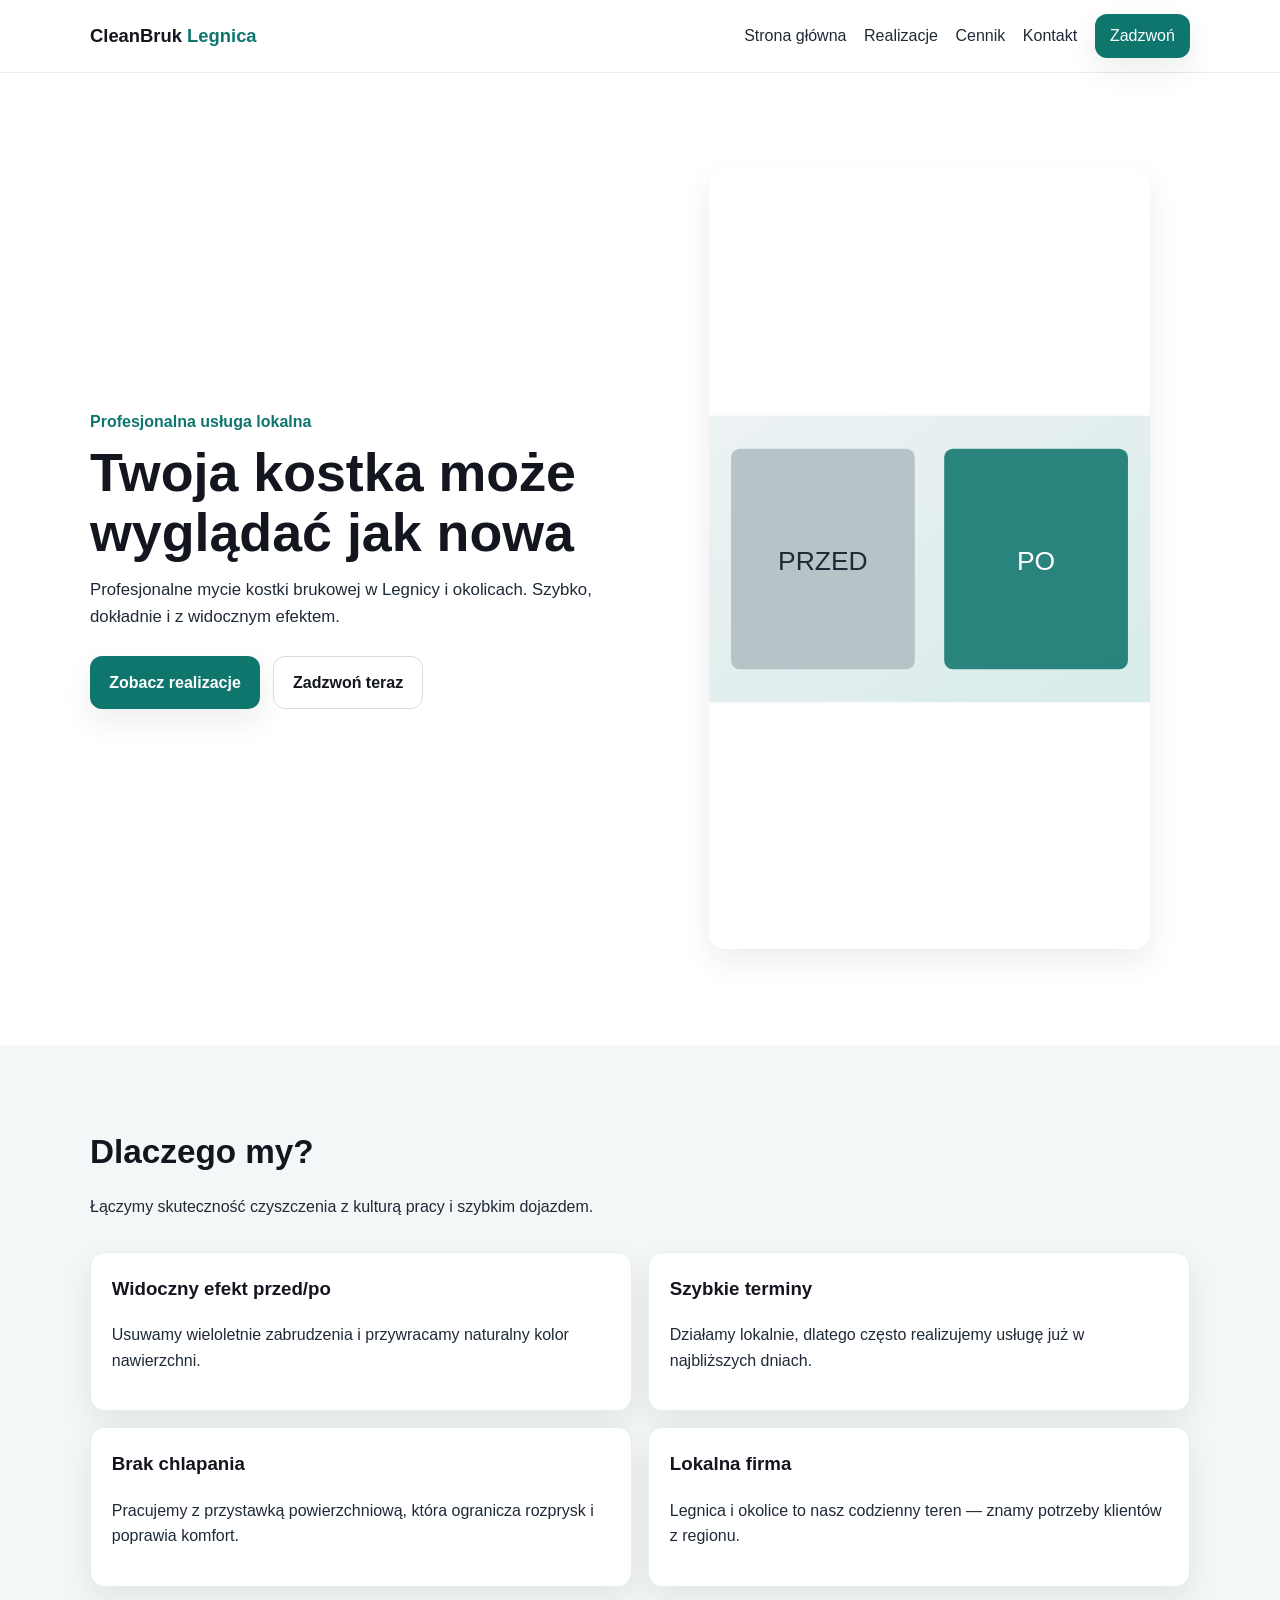
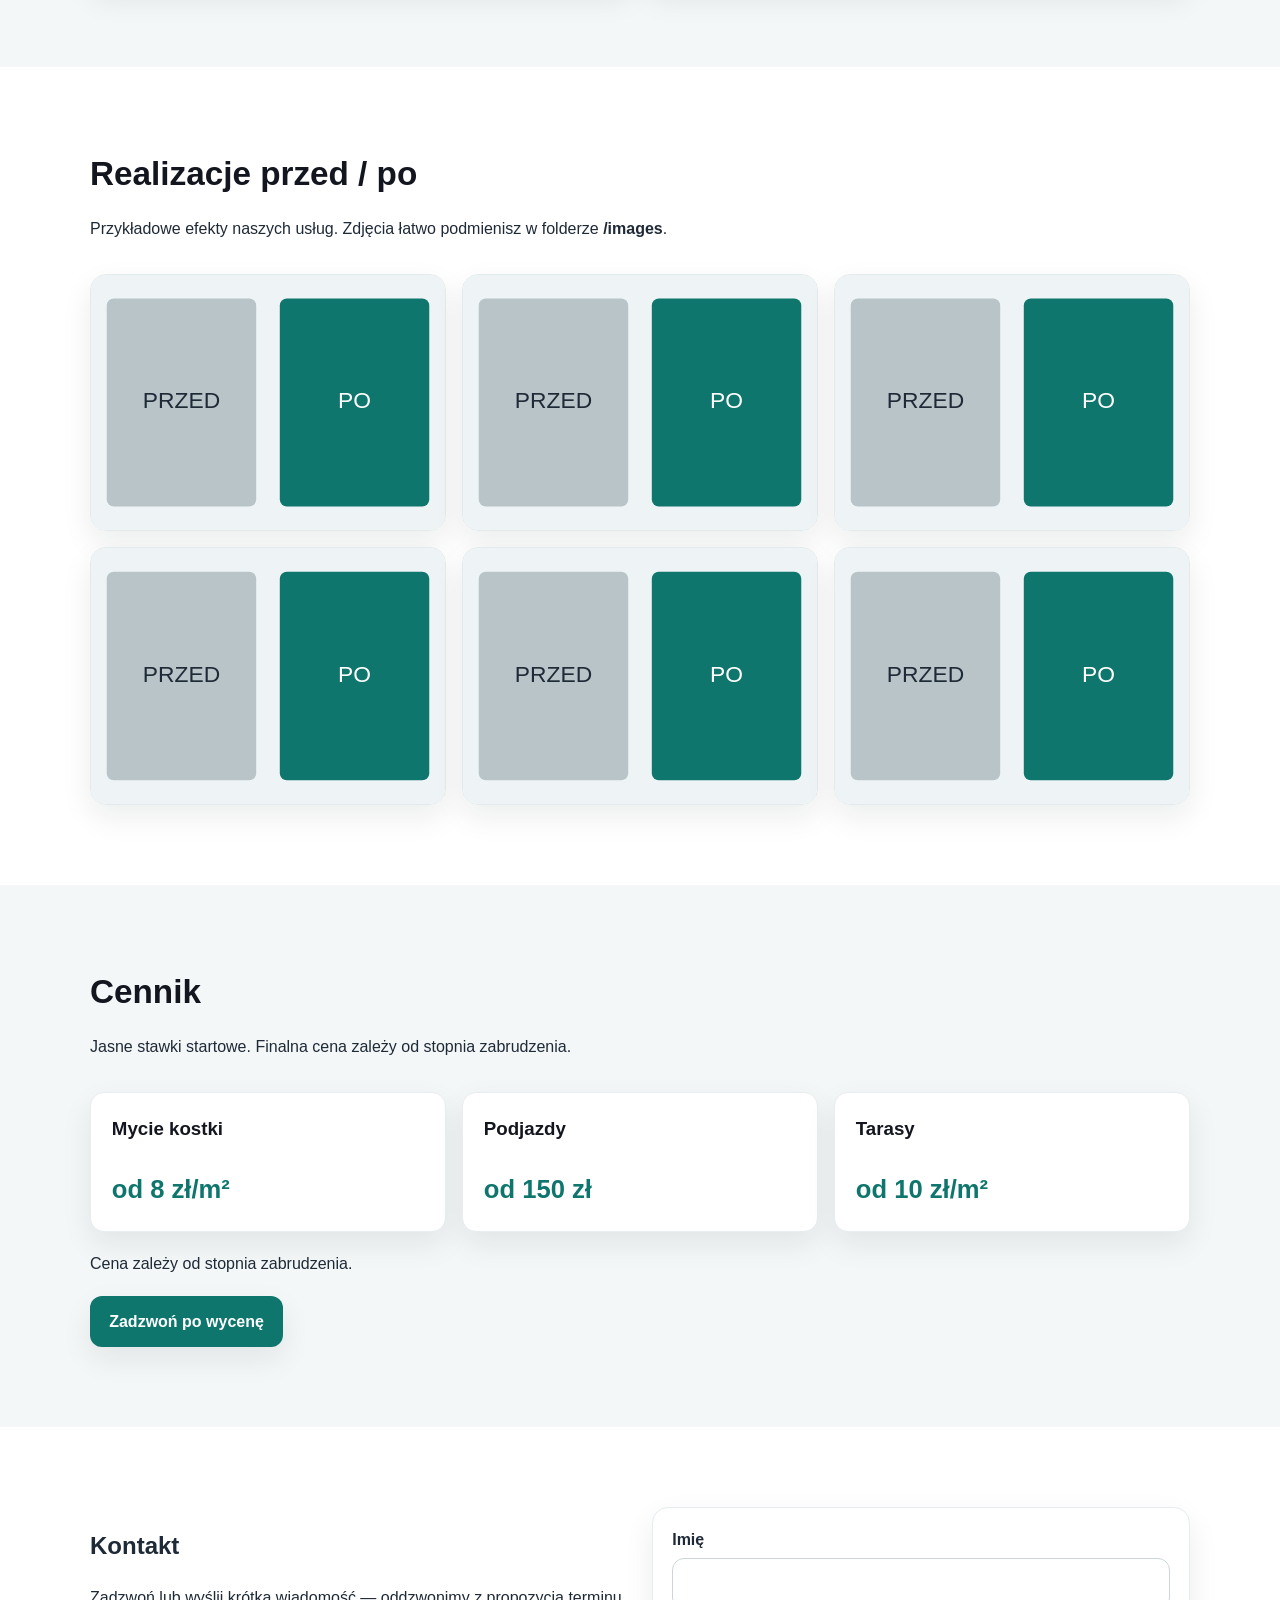
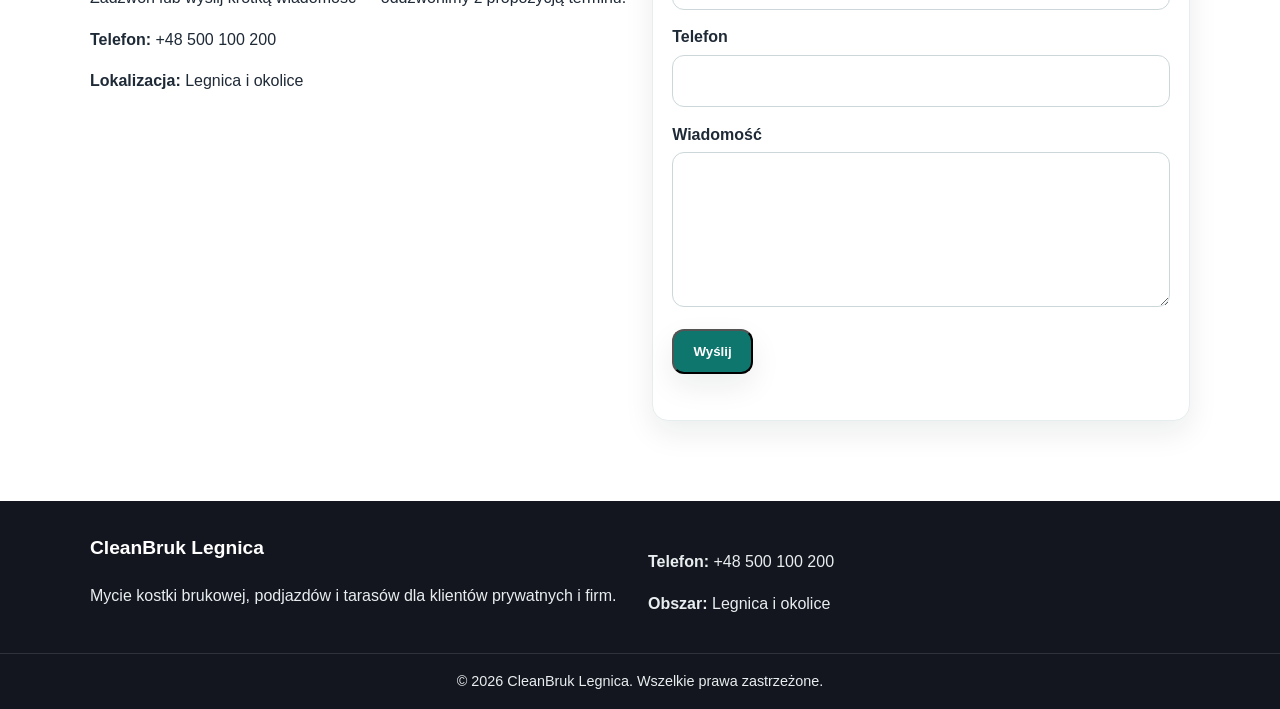
==== index.html @ 377183bc "Create modern one-page site for paving cleaning business" ====
<!doctype html>
<html lang="pl">
  <head>
    <meta charset="UTF-8" />
    <meta name="viewport" content="width=device-width, initial-scale=1.0" />
    <title>CleanBruk Legnica | Mycie kostki brukowej, podjazdów i tarasów</title>
    <meta
      name="description"
      content="Profesjonalne mycie kostki brukowej, podjazdów i tarasów w Legnicy i okolicach. Zobacz realizacje przed/po i zamów szybką wycenę telefoniczną."
    />
    <meta
      name="keywords"
      content="mycie kostki brukowej Legnica, czyszczenie podjazdów, mycie tarasów, usługi czyszczenia ciśnieniowego"
    />
    <meta name="author" content="CleanBruk Legnica" />
    <meta property="og:title" content="CleanBruk Legnica | Twoja kostka może wyglądać jak nowa" />
    <meta
      property="og:description"
      content="Nowoczesne mycie kostki brukowej, podjazdów i tarasów. Sprawdź efekty przed/po i skontaktuj się szybko."
    />
    <meta property="og:type" content="website" />
    <meta property="og:image" content="images/hero-before-after.svg" />
    <meta property="og:locale" content="pl_PL" />
    <link rel="stylesheet" href="style.css" />
  </head>
  <body>
    <!--
      KONFIGURACJA TEKSTÓW I TELEFONU:
      - zmień nazwę firmy i numer telefonu poniżej
      - sekcje są opisane komentarzami, aby łatwo było je edytować
    -->

    <header class="site-header" id="top">
      <nav class="container navbar" aria-label="Główna nawigacja">
        <a class="logo" href="#top" aria-label="Przejdź do góry strony">CleanBruk <span>Legnica</span></a>

        <button class="menu-toggle" aria-expanded="false" aria-controls="site-menu" aria-label="Otwórz menu">
          <span></span>
          <span></span>
          <span></span>
        </button>

        <div class="nav-links" id="site-menu">
          <a href="#home">Strona główna</a>
          <a href="#realizacje">Realizacje</a>
          <a href="#cennik">Cennik</a>
          <a href="#kontakt">Kontakt</a>
          <a class="btn btn-primary btn-small" href="tel:+48500100200">Zadzwoń</a>
        </div>
      </nav>
    </header>

    <main>
      <!-- HERO SECTION -->
      <section class="hero container section" id="home">
        <div class="hero-content fade-in">
          <p class="eyebrow">Profesjonalna usługa lokalna</p>
          <h1>Twoja kostka może wyglądać jak nowa</h1>
          <p class="subtitle">
            Profesjonalne mycie kostki brukowej w Legnicy i okolicach. Szybko, dokładnie i z widocznym efektem.
          </p>
          <div class="hero-actions">
            <a class="btn btn-primary" href="#realizacje">Zobacz realizacje</a>
            <a class="btn btn-outline" href="tel:+48500100200">Zadzwoń teraz</a>
          </div>
        </div>

        <figure class="hero-image fade-in">
          <!-- Podmień obraz hero: images/hero-before-after.svg -->
          <img
            src="images/hero-before-after.svg"
            alt="Porównanie kostki brukowej przed i po profesjonalnym myciu"
            width="1200"
            height="780"
            loading="eager"
            decoding="async"
          />
        </figure>
      </section>

      <!-- DLACZEGO MY -->
      <section class="section section-muted">
        <div class="container">
          <div class="section-head fade-in">
            <h2>Dlaczego my?</h2>
            <p>Łączymy skuteczność czyszczenia z kulturą pracy i szybkim dojazdem.</p>
          </div>
          <div class="features-grid">
            <article class="card fade-in">
              <h3>Widoczny efekt przed/po</h3>
              <p>Usuwamy wieloletnie zabrudzenia i przywracamy naturalny kolor nawierzchni.</p>
            </article>
            <article class="card fade-in">
              <h3>Szybkie terminy</h3>
              <p>Działamy lokalnie, dlatego często realizujemy usługę już w najbliższych dniach.</p>
            </article>
            <article class="card fade-in">
              <h3>Brak chlapania</h3>
              <p>Pracujemy z przystawką powierzchniową, która ogranicza rozprysk i poprawia komfort.</p>
            </article>
            <article class="card fade-in">
              <h3>Lokalna firma</h3>
              <p>Legnica i okolice to nasz codzienny teren — znamy potrzeby klientów z regionu.</p>
            </article>
          </div>
        </div>
      </section>

      <!-- REALIZACJE -->
      <section class="section" id="realizacje">
        <div class="container">
          <div class="section-head fade-in">
            <h2>Realizacje przed / po</h2>
            <p>Przykładowe efekty naszych usług. Zdjęcia łatwo podmienisz w folderze <strong>/images</strong>.</p>
          </div>

          <div class="portfolio-grid">
            <!-- Podmień pliki realizacji w /images/realizacja-*.svg lub jpg/png/webp -->
            <figure class="portfolio-item fade-in">
              <img src="images/realizacja-1.svg" alt="Kostka brukowa przed i po myciu - realizacja 1" loading="lazy" width="900" height="650" />
            </figure>
            <figure class="portfolio-item fade-in">
              <img src="images/realizacja-2.svg" alt="Podjazd przed i po myciu ciśnieniowym - realizacja 2" loading="lazy" width="900" height="650" />
            </figure>
            <figure class="portfolio-item fade-in">
              <img src="images/realizacja-3.svg" alt="Taras przed i po czyszczeniu - realizacja 3" loading="lazy" width="900" height="650" />
            </figure>
            <figure class="portfolio-item fade-in">
              <img src="images/realizacja-4.svg" alt="Kostka brukowa po usunięciu osadów - realizacja 4" loading="lazy" width="900" height="650" />
            </figure>
            <figure class="portfolio-item fade-in">
              <img src="images/realizacja-5.svg" alt="Mycie podjazdu przy domu - realizacja 5" loading="lazy" width="900" height="650" />
            </figure>
            <figure class="portfolio-item fade-in">
              <img src="images/realizacja-6.svg" alt="Taras po odświeżeniu powierzchni - realizacja 6" loading="lazy" width="900" height="650" />
            </figure>
          </div>
        </div>
      </section>

      <!-- CENNIK -->
      <section class="section section-muted" id="cennik">
        <div class="container">
          <div class="section-head fade-in">
            <h2>Cennik</h2>
            <p>Jasne stawki startowe. Finalna cena zależy od stopnia zabrudzenia.</p>
          </div>

          <div class="pricing-grid">
            <article class="price-card fade-in">
              <h3>Mycie kostki</h3>
              <p class="price">od 8 zł/m²</p>
            </article>
            <article class="price-card fade-in">
              <h3>Podjazdy</h3>
              <p class="price">od 150 zł</p>
            </article>
            <article class="price-card fade-in">
              <h3>Tarasy</h3>
              <p class="price">od 10 zł/m²</p>
            </article>
          </div>

          <p class="pricing-note fade-in">Cena zależy od stopnia zabrudzenia.</p>
          <a class="btn btn-primary fade-in" href="tel:+48500100200">Zadzwoń po wycenę</a>
        </div>
      </section>

      <!-- KONTAKT -->
      <section class="section" id="kontakt">
        <div class="container contact-wrap">
          <div class="contact-details fade-in">
            <h2>Kontakt</h2>
            <p>Zadzwoń lub wyślij krótką wiadomość — oddzwonimy z propozycją terminu.</p>
            <p><strong>Telefon:</strong> <a href="tel:+48500100200">+48 500 100 200</a></p>
            <p><strong>Lokalizacja:</strong> Legnica i okolice</p>
          </div>

          <form class="contact-form fade-in" id="contact-form" novalidate>
            <label for="name">Imię</label>
            <input id="name" name="name" type="text" autocomplete="name" required />

            <label for="phone">Telefon</label>
            <input id="phone" name="phone" type="tel" autocomplete="tel" required />

            <label for="message">Wiadomość</label>
            <textarea id="message" name="message" rows="5" required></textarea>

            <button class="btn btn-primary" type="submit">Wyślij</button>
            <p class="form-note" id="form-note" aria-live="polite"></p>
          </form>
        </div>
      </section>
    </main>

    <footer class="site-footer">
      <div class="container footer-grid">
        <div>
          <p class="footer-brand">CleanBruk Legnica</p>
          <p>Mycie kostki brukowej, podjazdów i tarasów dla klientów prywatnych i firm.</p>
        </div>
        <div>
          <p><strong>Telefon:</strong> <a href="tel:+48500100200">+48 500 100 200</a></p>
          <p><strong>Obszar:</strong> Legnica i okolice</p>
        </div>
      </div>
      <p class="copyright">© <span id="year"></span> CleanBruk Legnica. Wszelkie prawa zastrzeżone.</p>
    </footer>

    <script src="script.js"></script>
  </body>
</html>
---- style.css ----
/*
  =========================
  USTAWIENIA GŁÓWNE / KOLORY
  Zmień poniższe wartości, aby szybko zmodyfikować motyw
  =========================
*/
:root {
  --color-bg: #ffffff;
  --color-primary: #0f766e;
  --color-dark: #13161e;
  --color-muted: #f4f7f8;
  --color-text: #1f2a37;
  --color-shadow: 0 12px 30px rgba(19, 22, 30, 0.08);
  --radius: 14px;
  --container: 1100px;
}

* {
  box-sizing: border-box;
}

html {
  scroll-behavior: smooth;
}

body {
  margin: 0;
  font-family: "Inter", "Segoe UI", Roboto, Arial, sans-serif;
  color: var(--color-text);
  background: var(--color-bg);
  line-height: 1.6;
}

img {
  max-width: 100%;
  display: block;
}

a {
  color: inherit;
  text-decoration: none;
}

.container {
  width: min(var(--container), 92vw);
  margin-inline: auto;
}

.section {
  padding: 5rem 0;
}

.section-muted {
  background: var(--color-muted);
}

.section-head {
  max-width: 700px;
  margin-bottom: 2rem;
}

.section-head h2 {
  margin: 0 0 0.6rem;
  font-size: clamp(1.6rem, 2.6vw, 2.2rem);
  color: var(--color-dark);
}

/* NAVBAR */
.site-header {
  position: sticky;
  top: 0;
  z-index: 20;
  background: rgba(255, 255, 255, 0.92);
  backdrop-filter: blur(8px);
  border-bottom: 1px solid #e8edef;
}

.navbar {
  display: flex;
  align-items: center;
  justify-content: space-between;
  min-height: 72px;
  gap: 1rem;
}

.logo {
  font-weight: 700;
  font-size: 1.15rem;
  color: var(--color-dark);
}

.logo span {
  color: var(--color-primary);
}

.nav-links {
  display: flex;
  align-items: center;
  gap: 1.1rem;
}

.nav-links a {
  font-weight: 500;
}

.menu-toggle {
  display: none;
  width: 42px;
  height: 42px;
  border: 1px solid #dce4e6;
  border-radius: 10px;
  background: #fff;
  cursor: pointer;
  padding: 9px 8px;
}

.menu-toggle span {
  display: block;
  height: 2px;
  background: var(--color-dark);
  margin: 6px 0;
}

/* BUTTONS */
.btn {
  display: inline-flex;
  align-items: center;
  justify-content: center;
  border-radius: 12px;
  padding: 0.8rem 1.2rem;
  font-weight: 600;
  transition: transform 0.25s ease, box-shadow 0.25s ease, background 0.25s ease;
}

.btn:hover {
  transform: translateY(-2px);
}

.btn-primary {
  background: var(--color-primary);
  color: #fff;
  box-shadow: var(--color-shadow);
}

.btn-outline {
  border: 1px solid #d4dddf;
  color: var(--color-dark);
  background: #fff;
}

.btn-small {
  padding: 0.56rem 0.95rem;
}

/* HERO */
.hero {
  display: grid;
  gap: 2rem;
  align-items: center;
}

.hero .eyebrow {
  color: var(--color-primary);
  font-weight: 700;
  margin: 0;
}

.hero h1 {
  margin: 0.5rem 0 0.9rem;
  font-size: clamp(2rem, 4.2vw, 3.4rem);
  line-height: 1.12;
  color: var(--color-dark);
}

.subtitle {
  margin: 0;
  font-size: 1.05rem;
  max-width: 56ch;
}

.hero-actions {
  margin-top: 1.6rem;
  display: flex;
  flex-wrap: wrap;
  gap: 0.8rem;
}

.hero-image img {
  border-radius: 16px;
  box-shadow: var(--color-shadow);
}

/* KARTY */
.features-grid,
.pricing-grid {
  display: grid;
  gap: 1rem;
}

.card,
.price-card {
  background: #fff;
  border-radius: var(--radius);
  padding: 1.3rem;
  border: 1px solid #e8edef;
  box-shadow: var(--color-shadow);
}

.card h3,
.price-card h3 {
  margin-top: 0;
  color: var(--color-dark);
}

.price {
  font-size: 1.6rem;
  font-weight: 700;
  margin-bottom: 0;
  color: var(--color-primary);
}

.pricing-note {
  margin: 1.2rem 0 1.2rem;
}

/* REALIZACJE */
.portfolio-grid {
  display: grid;
  gap: 1rem;
}

.portfolio-item {
  margin: 0;
  overflow: hidden;
  border-radius: 16px;
  box-shadow: var(--color-shadow);
  border: 1px solid #e3eaec;
}

.portfolio-item img {
  width: 100%;
  height: 100%;
  object-fit: cover;
  transition: transform 0.45s ease;
}

.portfolio-item:hover img {
  transform: scale(1.04);
}

/* KONTAKT */
.contact-wrap {
  display: grid;
  gap: 1.5rem;
}

.contact-form {
  background: #fff;
  border: 1px solid #e6edef;
  border-radius: 16px;
  padding: 1.2rem;
  box-shadow: var(--color-shadow);
}

.contact-form label {
  display: block;
  margin-bottom: 0.3rem;
  font-weight: 600;
}

.contact-form input,
.contact-form textarea {
  width: 100%;
  border: 1px solid #ccd7da;
  border-radius: 12px;
  padding: 0.78rem;
  margin-bottom: 0.9rem;
  font: inherit;
}

.form-note {
  margin: 0.5rem 0 0;
  color: var(--color-primary);
  font-weight: 500;
  min-height: 1.2em;
}

/* STOPKA */
.site-footer {
  background: var(--color-dark);
  color: #e8eef0;
  padding-top: 2rem;
}

.footer-grid {
  display: grid;
  gap: 1rem;
}

.footer-brand {
  margin-top: 0;
  font-size: 1.2rem;
  font-weight: 700;
  color: #fff;
}

.copyright {
  text-align: center;
  margin: 0;
  border-top: 1px solid rgba(255, 255, 255, 0.12);
  padding: 1rem 0;
  margin-top: 1.3rem;
  font-size: 0.9rem;
}

/* ANIMACJE */
.fade-in {
  opacity: 0;
  transform: translateY(14px);
  transition: opacity 0.6s ease, transform 0.6s ease;
}

.fade-in.is-visible {
  opacity: 1;
  transform: translateY(0);
}

/* RESPONSYWNOŚĆ */
@media (min-width: 720px) {
  .hero {
    grid-template-columns: 1.05fr 1fr;
  }

  .features-grid {
    grid-template-columns: repeat(2, 1fr);
  }

  .pricing-grid {
    grid-template-columns: repeat(3, 1fr);
  }

  .portfolio-grid {
    grid-template-columns: repeat(2, 1fr);
  }

  .contact-wrap,
  .footer-grid {
    grid-template-columns: 1fr 1fr;
    align-items: start;
  }
}

@media (min-width: 980px) {
  .portfolio-grid {
    grid-template-columns: repeat(3, 1fr);
  }
}

@media (max-width: 860px) {
  .menu-toggle {
    display: block;
  }

  .nav-links {
    position: absolute;
    top: 72px;
    left: 0;
    right: 0;
    background: #fff;
    border-bottom: 1px solid #e4edef;
    padding: 1rem 4vw 1.2rem;
    display: none;
    flex-direction: column;
    align-items: flex-start;
  }

  .nav-links.open {
    display: flex;
  }
}
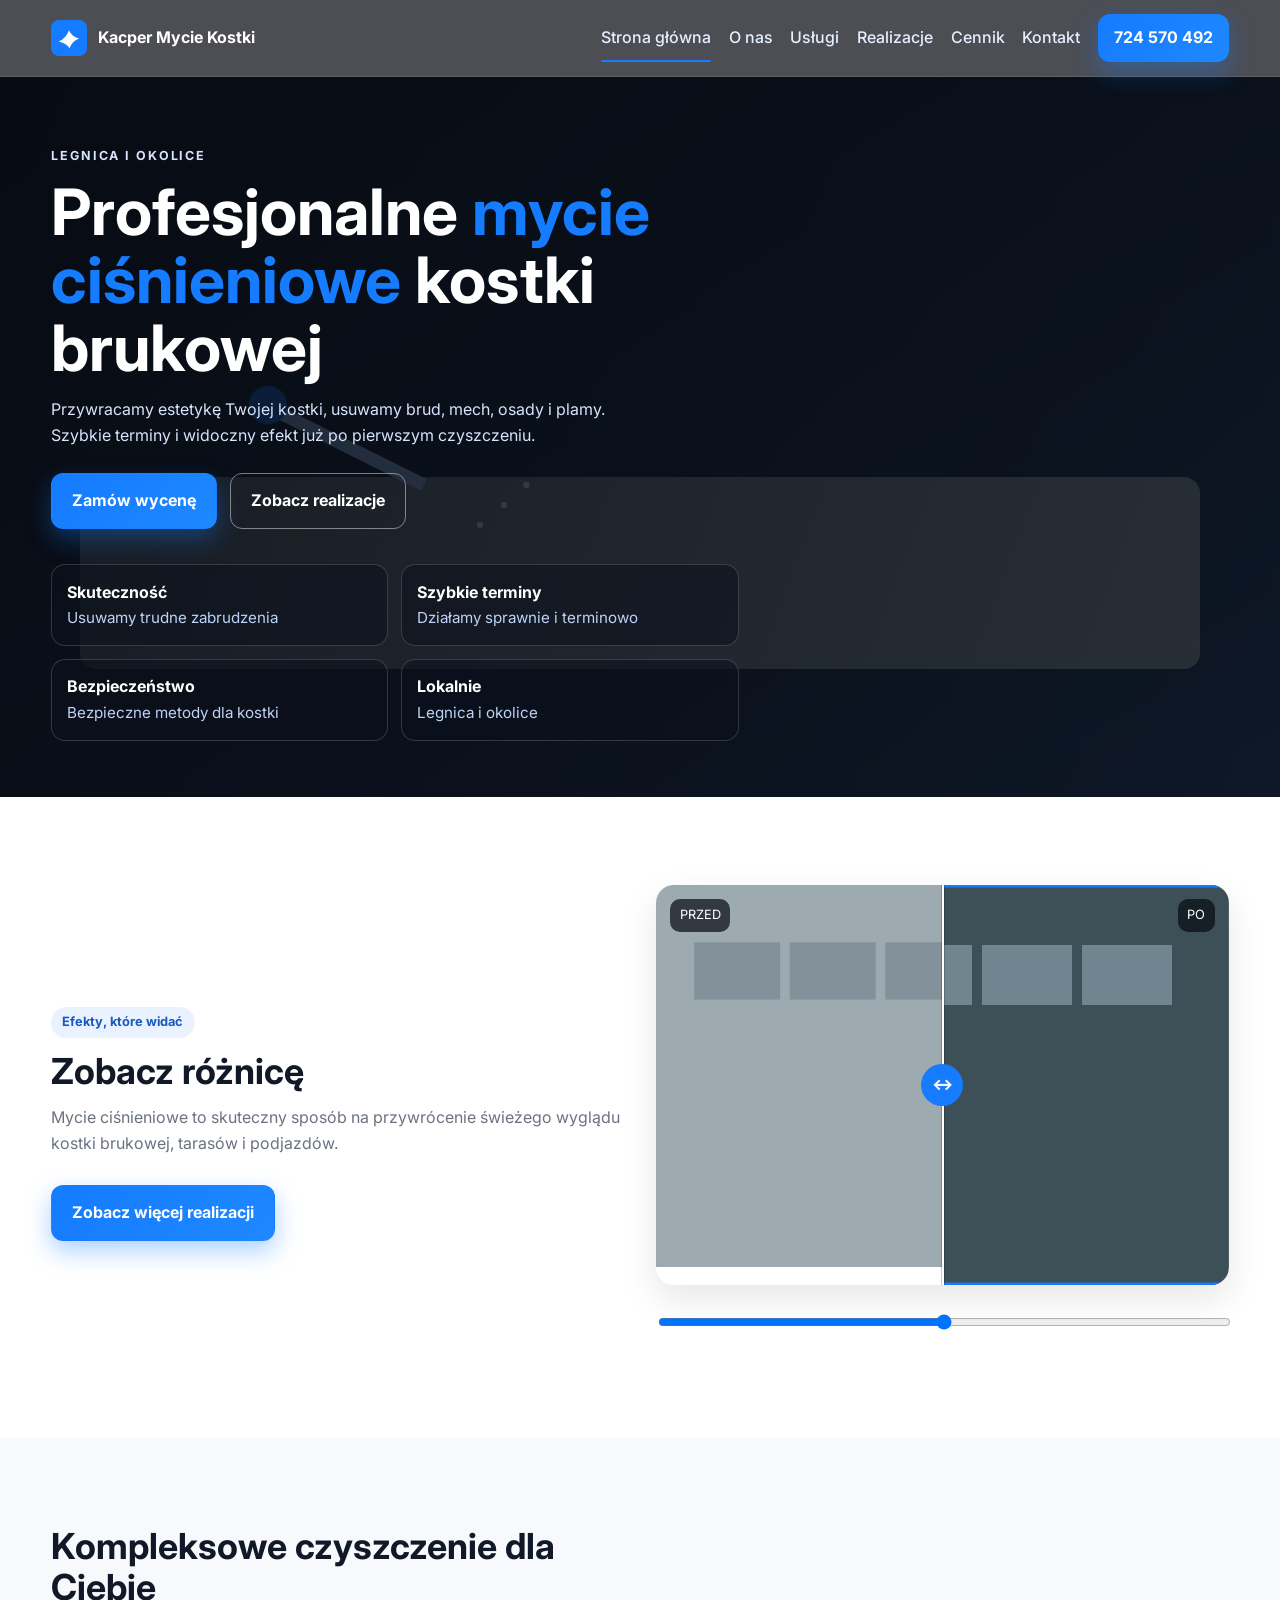
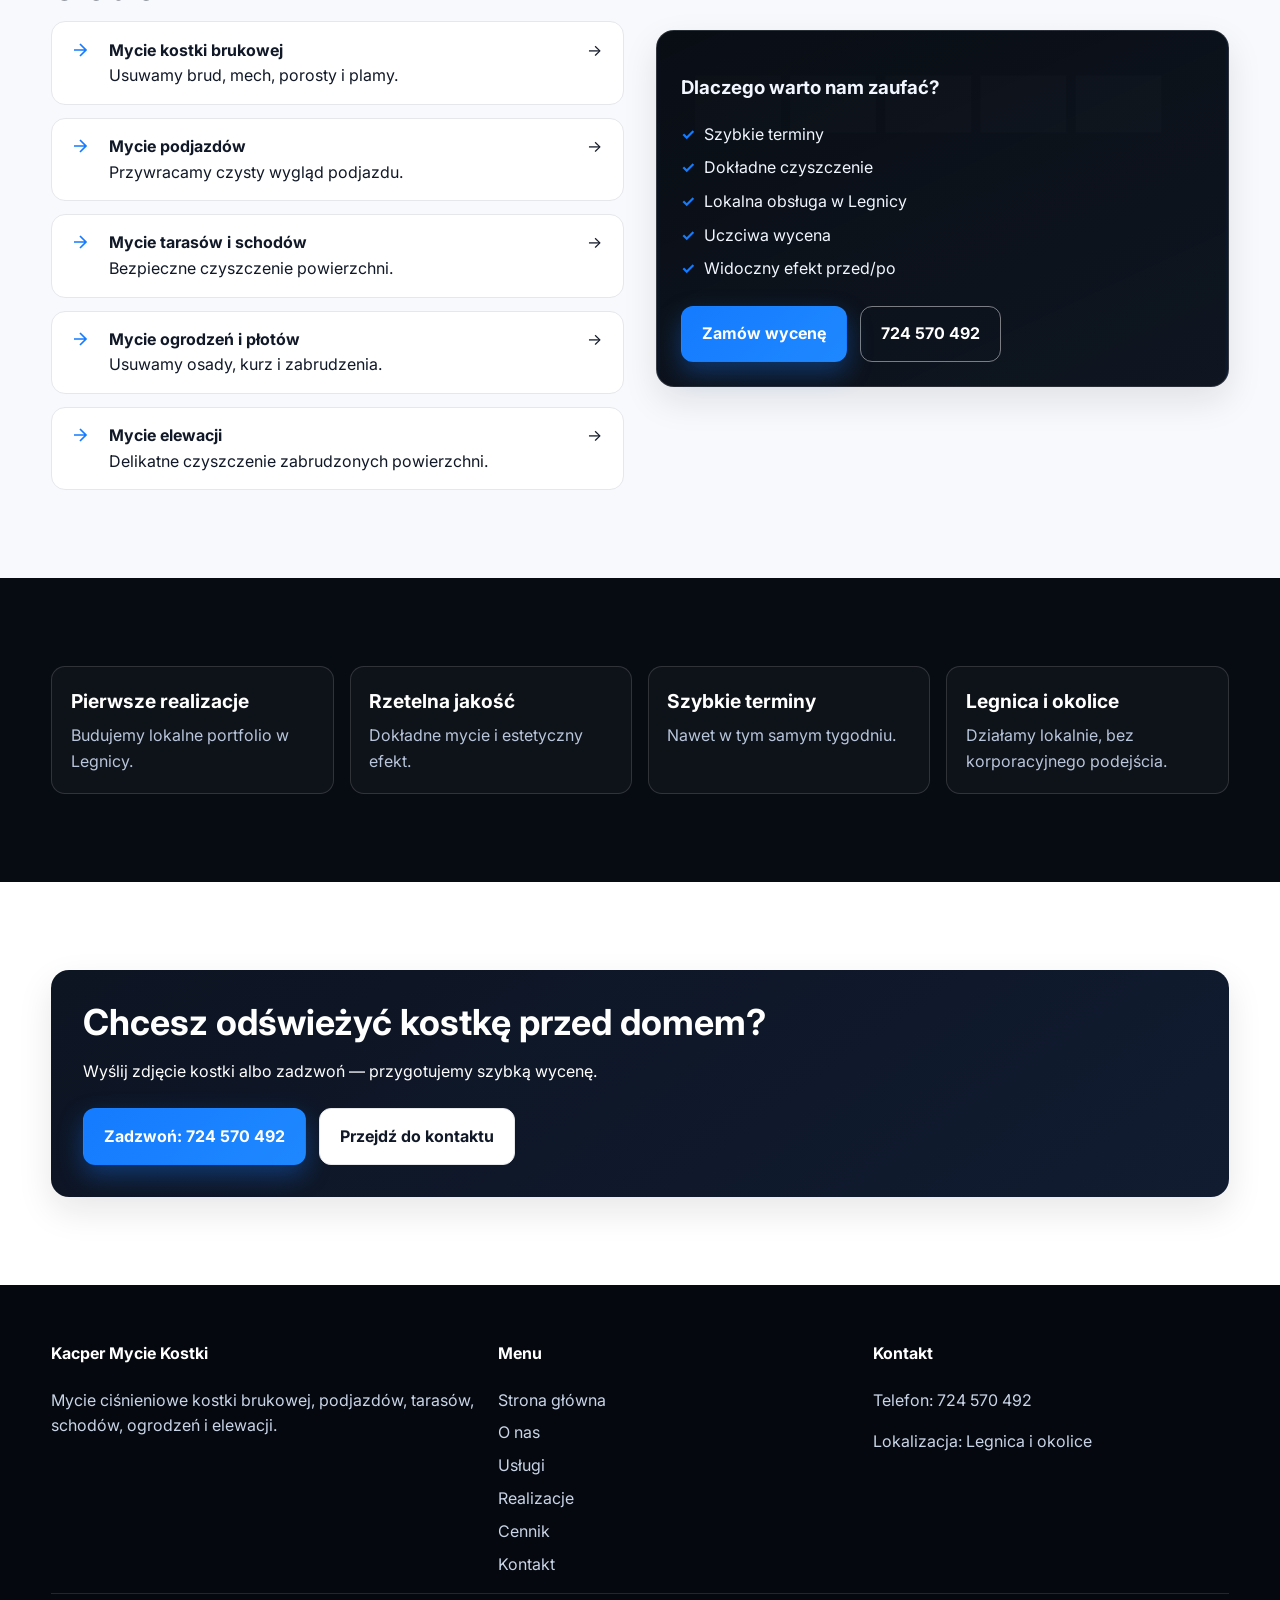
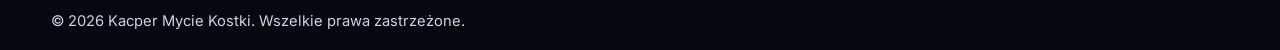
==== commit 78ae6e09: "Rebuild project into multi-page static site for Cloudflare Pages" ====
--- a/index.html
+++ b/index.html
@@ -1,212 +1,27 @@
 <!doctype html>
 <html lang="pl">
-  <head>
-    <meta charset="UTF-8" />
-    <meta name="viewport" content="width=device-width, initial-scale=1.0" />
-    <title>CleanBruk Legnica | Mycie kostki brukowej, podjazdów i tarasów</title>
-    <meta
-      name="description"
-      content="Profesjonalne mycie kostki brukowej, podjazdów i tarasów w Legnicy i okolicach. Zobacz realizacje przed/po i zamów szybką wycenę telefoniczną."
-    />
-    <meta
-      name="keywords"
-      content="mycie kostki brukowej Legnica, czyszczenie podjazdów, mycie tarasów, usługi czyszczenia ciśnieniowego"
-    />
-    <meta name="author" content="CleanBruk Legnica" />
-    <meta property="og:title" content="CleanBruk Legnica | Twoja kostka może wyglądać jak nowa" />
-    <meta
-      property="og:description"
-      content="Nowoczesne mycie kostki brukowej, podjazdów i tarasów. Sprawdź efekty przed/po i skontaktuj się szybko."
-    />
-    <meta property="og:type" content="website" />
-    <meta property="og:image" content="images/hero-before-after.svg" />
-    <meta property="og:locale" content="pl_PL" />
-    <link rel="stylesheet" href="style.css" />
-  </head>
-  <body>
-    <!--
-      KONFIGURACJA TEKSTÓW I TELEFONU:
-      - zmień nazwę firmy i numer telefonu poniżej
-      - sekcje są opisane komentarzami, aby łatwo było je edytować
-    -->
-
-    <header class="site-header" id="top">
-      <nav class="container navbar" aria-label="Główna nawigacja">
-        <a class="logo" href="#top" aria-label="Przejdź do góry strony">CleanBruk <span>Legnica</span></a>
-
-        <button class="menu-toggle" aria-expanded="false" aria-controls="site-menu" aria-label="Otwórz menu">
-          <span></span>
-          <span></span>
-          <span></span>
-        </button>
-
-        <div class="nav-links" id="site-menu">
-          <a href="#home">Strona główna</a>
-          <a href="#realizacje">Realizacje</a>
-          <a href="#cennik">Cennik</a>
-          <a href="#kontakt">Kontakt</a>
-          <a class="btn btn-primary btn-small" href="tel:+48500100200">Zadzwoń</a>
-        </div>
-      </nav>
-    </header>
-
-    <main>
-      <!-- HERO SECTION -->
-      <section class="hero container section" id="home">
-        <div class="hero-content fade-in">
-          <p class="eyebrow">Profesjonalna usługa lokalna</p>
-          <h1>Twoja kostka może wyglądać jak nowa</h1>
-          <p class="subtitle">
-            Profesjonalne mycie kostki brukowej w Legnicy i okolicach. Szybko, dokładnie i z widocznym efektem.
-          </p>
-          <div class="hero-actions">
-            <a class="btn btn-primary" href="#realizacje">Zobacz realizacje</a>
-            <a class="btn btn-outline" href="tel:+48500100200">Zadzwoń teraz</a>
-          </div>
-        </div>
-
-        <figure class="hero-image fade-in">
-          <!-- Podmień obraz hero: images/hero-before-after.svg -->
-          <img
-            src="images/hero-before-after.svg"
-            alt="Porównanie kostki brukowej przed i po profesjonalnym myciu"
-            width="1200"
-            height="780"
-            loading="eager"
-            decoding="async"
-          />
-        </figure>
-      </section>
-
-      <!-- DLACZEGO MY -->
-      <section class="section section-muted">
-        <div class="container">
-          <div class="section-head fade-in">
-            <h2>Dlaczego my?</h2>
-            <p>Łączymy skuteczność czyszczenia z kulturą pracy i szybkim dojazdem.</p>
-          </div>
-          <div class="features-grid">
-            <article class="card fade-in">
-              <h3>Widoczny efekt przed/po</h3>
-              <p>Usuwamy wieloletnie zabrudzenia i przywracamy naturalny kolor nawierzchni.</p>
-            </article>
-            <article class="card fade-in">
-              <h3>Szybkie terminy</h3>
-              <p>Działamy lokalnie, dlatego często realizujemy usługę już w najbliższych dniach.</p>
-            </article>
-            <article class="card fade-in">
-              <h3>Brak chlapania</h3>
-              <p>Pracujemy z przystawką powierzchniową, która ogranicza rozprysk i poprawia komfort.</p>
-            </article>
-            <article class="card fade-in">
-              <h3>Lokalna firma</h3>
-              <p>Legnica i okolice to nasz codzienny teren — znamy potrzeby klientów z regionu.</p>
-            </article>
-          </div>
-        </div>
-      </section>
-
-      <!-- REALIZACJE -->
-      <section class="section" id="realizacje">
-        <div class="container">
-          <div class="section-head fade-in">
-            <h2>Realizacje przed / po</h2>
-            <p>Przykładowe efekty naszych usług. Zdjęcia łatwo podmienisz w folderze <strong>/images</strong>.</p>
-          </div>
-
-          <div class="portfolio-grid">
-            <!-- Podmień pliki realizacji w /images/realizacja-*.svg lub jpg/png/webp -->
-            <figure class="portfolio-item fade-in">
-              <img src="images/realizacja-1.svg" alt="Kostka brukowa przed i po myciu - realizacja 1" loading="lazy" width="900" height="650" />
-            </figure>
-            <figure class="portfolio-item fade-in">
-              <img src="images/realizacja-2.svg" alt="Podjazd przed i po myciu ciśnieniowym - realizacja 2" loading="lazy" width="900" height="650" />
-            </figure>
-            <figure class="portfolio-item fade-in">
-              <img src="images/realizacja-3.svg" alt="Taras przed i po czyszczeniu - realizacja 3" loading="lazy" width="900" height="650" />
-            </figure>
-            <figure class="portfolio-item fade-in">
-              <img src="images/realizacja-4.svg" alt="Kostka brukowa po usunięciu osadów - realizacja 4" loading="lazy" width="900" height="650" />
-            </figure>
-            <figure class="portfolio-item fade-in">
-              <img src="images/realizacja-5.svg" alt="Mycie podjazdu przy domu - realizacja 5" loading="lazy" width="900" height="650" />
-            </figure>
-            <figure class="portfolio-item fade-in">
-              <img src="images/realizacja-6.svg" alt="Taras po odświeżeniu powierzchni - realizacja 6" loading="lazy" width="900" height="650" />
-            </figure>
-          </div>
-        </div>
-      </section>
-
-      <!-- CENNIK -->
-      <section class="section section-muted" id="cennik">
-        <div class="container">
-          <div class="section-head fade-in">
-            <h2>Cennik</h2>
-            <p>Jasne stawki startowe. Finalna cena zależy od stopnia zabrudzenia.</p>
-          </div>
-
-          <div class="pricing-grid">
-            <article class="price-card fade-in">
-              <h3>Mycie kostki</h3>
-              <p class="price">od 8 zł/m²</p>
-            </article>
-            <article class="price-card fade-in">
-              <h3>Podjazdy</h3>
-              <p class="price">od 150 zł</p>
-            </article>
-            <article class="price-card fade-in">
-              <h3>Tarasy</h3>
-              <p class="price">od 10 zł/m²</p>
-            </article>
-          </div>
-
-          <p class="pricing-note fade-in">Cena zależy od stopnia zabrudzenia.</p>
-          <a class="btn btn-primary fade-in" href="tel:+48500100200">Zadzwoń po wycenę</a>
-        </div>
-      </section>
-
-      <!-- KONTAKT -->
-      <section class="section" id="kontakt">
-        <div class="container contact-wrap">
-          <div class="contact-details fade-in">
-            <h2>Kontakt</h2>
-            <p>Zadzwoń lub wyślij krótką wiadomość — oddzwonimy z propozycją terminu.</p>
-            <p><strong>Telefon:</strong> <a href="tel:+48500100200">+48 500 100 200</a></p>
-            <p><strong>Lokalizacja:</strong> Legnica i okolice</p>
-          </div>
-
-          <form class="contact-form fade-in" id="contact-form" novalidate>
-            <label for="name">Imię</label>
-            <input id="name" name="name" type="text" autocomplete="name" required />
-
-            <label for="phone">Telefon</label>
-            <input id="phone" name="phone" type="tel" autocomplete="tel" required />
-
-            <label for="message">Wiadomość</label>
-            <textarea id="message" name="message" rows="5" required></textarea>
-
-            <button class="btn btn-primary" type="submit">Wyślij</button>
-            <p class="form-note" id="form-note" aria-live="polite"></p>
-          </form>
-        </div>
-      </section>
-    </main>
-
-    <footer class="site-footer">
-      <div class="container footer-grid">
-        <div>
-          <p class="footer-brand">CleanBruk Legnica</p>
-          <p>Mycie kostki brukowej, podjazdów i tarasów dla klientów prywatnych i firm.</p>
-        </div>
-        <div>
-          <p><strong>Telefon:</strong> <a href="tel:+48500100200">+48 500 100 200</a></p>
-          <p><strong>Obszar:</strong> Legnica i okolice</p>
-        </div>
-      </div>
-      <p class="copyright">© <span id="year"></span> CleanBruk Legnica. Wszelkie prawa zastrzeżone.</p>
-    </footer>
-
-    <script src="script.js"></script>
-  </body>
+<head>
+  <meta charset="UTF-8" />
+  <meta name="viewport" content="width=device-width, initial-scale=1.0" />
+  <title>Kacper Mycie Kostki | Profesjonalne mycie ciśnieniowe kostki w Legnicy</title>
+  <meta name="description" content="Profesjonalne mycie ciśnieniowe kostki brukowej, podjazdów i tarasów w Legnicy i okolicach. Szybkie terminy, widoczny efekt przed/po i szybka wycena telefoniczna." />
+  <link rel="icon" type="image/svg+xml" href="assets/img/favicon.svg" />
+  <link rel="preconnect" href="https://fonts.googleapis.com" />
+  <link rel="preconnect" href="https://fonts.gstatic.com" crossorigin />
+  <link href="https://fonts.googleapis.com/css2?family=Inter:wght@400;500;600;700;800&display=swap" rel="stylesheet" />
+  <link rel="stylesheet" href="css/style.css" />
+  <script type="application/ld+json">{"@context":"https://schema.org","@type":"LocalBusiness","name":"Kacper Mycie Kostki","areaServed":"Legnica i okolice","telephone":"+48724570492","url":"https://example.com/","description":"Mycie ciśnieniowe kostki brukowej, podjazdów, tarasów i innych powierzchni zewnętrznych.","serviceType":["mycie kostki brukowej","mycie podjazdów","mycie tarasów","mycie ciśnieniowe"]}</script>
+</head>
+<body data-page="home">
+<header class="site-header"><div class="container navbar"><a class="logo" href="index.html"><img src="assets/img/logo.svg" alt="Logo Kacper Mycie Kostki" /><span>Kacper Mycie Kostki</span></a><button class="menu-toggle" aria-label="Otwórz menu" aria-expanded="false"><span></span><span></span><span></span></button><nav class="nav-menu"><a class="nav-link" data-page="home" href="index.html">Strona główna</a><a class="nav-link" data-page="o-nas" href="o-nas.html">O nas</a><a class="nav-link" data-page="uslugi" href="uslugi.html">Usługi</a><a class="nav-link" data-page="realizacje" href="realizacje.html">Realizacje</a><a class="nav-link" data-page="cennik" href="cennik.html">Cennik</a><a class="nav-link" data-page="kontakt" href="kontakt.html">Kontakt</a><a class="phone-btn" href="tel:+48724570492">724 570 492</a></nav></div></header>
+<main>
+<section class="hero"><div class="container hero-grid"><div class="reveal"><p class="eyebrow">Legnica i okolice</p><h1>Profesjonalne <span class="accent">mycie ciśnieniowe</span> kostki brukowej</h1><p>Przywracamy estetykę Twojej kostki, usuwamy brud, mech, osady i plamy. Szybkie terminy i widoczny efekt już po pierwszym czyszczeniu.</p><div class="hero-actions"><a class="btn btn-primary" href="kontakt.html">Zamów wycenę</a><a class="btn btn-outline" href="realizacje.html">Zobacz realizacje</a></div><div class="hero-benefits"><div class="benefit"><strong>Skuteczność</strong><span>Usuwamy trudne zabrudzenia</span></div><div class="benefit"><strong>Szybkie terminy</strong><span>Działamy sprawnie i terminowo</span></div><div class="benefit"><strong>Bezpieczeństwo</strong><span>Bezpieczne metody dla kostki</span></div><div class="benefit"><strong>Lokalnie</strong><span>Legnica i okolice</span></div></div></div></div></section>
+<section class="section"><div class="container grid-2"><div class="reveal"><p class="pill">Efekty, które widać</p><h2 class="section-title">Zobacz różnicę</h2><p class="section-subtitle">Mycie ciśnieniowe to skuteczny sposób na przywrócenie świeżego wyglądu kostki brukowej, tarasów i podjazdów.</p><a class="btn btn-primary" href="realizacje.html">Zobacz więcej realizacji</a></div><div class="reveal"><div class="ba-wrapper"><img src="assets/img/before.svg" alt="Kostka brukowa przed myciem" /><div class="ba-after"><img src="assets/img/after.svg" alt="Kostka brukowa po myciu" /></div><div class="ba-tag before">PRZED</div><div class="ba-tag after">PO</div><div class="ba-line"></div><div class="ba-handle">↔</div></div><input id="ba-range" class="ba-range" type="range" min="0" max="100" value="50" aria-label="Suwak przed i po" /></div></div></section>
+<section class="section section-muted"><div class="container grid-2"><div class="reveal"><h2 class="section-title">Kompleksowe czyszczenie dla Ciebie</h2><div class="service-list"><article class="service-item"><svg width="24" height="24" viewBox="0 0 24 24" fill="none"><path d="M6 12h12M12 6l6 6-6 6" stroke="currentColor" stroke-width="1.7"/></svg><div><strong>Mycie kostki brukowej</strong><br />Usuwamy brud, mech, porosty i plamy.</div><span>→</span></article><article class="service-item"><svg width="24" height="24" viewBox="0 0 24 24" fill="none"><path d="M6 12h12M12 6l6 6-6 6" stroke="currentColor" stroke-width="1.7"/></svg><div><strong>Mycie podjazdów</strong><br />Przywracamy czysty wygląd podjazdu.</div><span>→</span></article><article class="service-item"><svg width="24" height="24" viewBox="0 0 24 24" fill="none"><path d="M6 12h12M12 6l6 6-6 6" stroke="currentColor" stroke-width="1.7"/></svg><div><strong>Mycie tarasów i schodów</strong><br />Bezpieczne czyszczenie powierzchni.</div><span>→</span></article><article class="service-item"><svg width="24" height="24" viewBox="0 0 24 24" fill="none"><path d="M6 12h12M12 6l6 6-6 6" stroke="currentColor" stroke-width="1.7"/></svg><div><strong>Mycie ogrodzeń i płotów</strong><br />Usuwamy osady, kurz i zabrudzenia.</div><span>→</span></article><article class="service-item"><svg width="24" height="24" viewBox="0 0 24 24" fill="none"><path d="M6 12h12M12 6l6 6-6 6" stroke="currentColor" stroke-width="1.7"/></svg><div><strong>Mycie elewacji</strong><br />Delikatne czyszczenie zabrudzonych powierzchni.</div><span>→</span></article></div></div><div class="trust-card reveal"><h3>Dlaczego warto nam zaufać?</h3><ul class="tick-list"><li>Szybkie terminy</li><li>Dokładne czyszczenie</li><li>Lokalna obsługa w Legnicy</li><li>Uczciwa wycena</li><li>Widoczny efekt przed/po</li></ul><div class="hero-actions"><a class="btn btn-primary" href="kontakt.html">Zamów wycenę</a><a class="btn btn-outline" href="tel:+48724570492">724 570 492</a></div></div></div></section>
+<section class="section section-dark"><div class="container stats-grid reveal"><article class="stat"><h3>Pierwsze realizacje</h3><p>Budujemy lokalne portfolio w Legnicy.</p></article><article class="stat"><h3>Rzetelna jakość</h3><p>Dokładne mycie i estetyczny efekt.</p></article><article class="stat"><h3>Szybkie terminy</h3><p>Nawet w tym samym tygodniu.</p></article><article class="stat"><h3>Legnica i okolice</h3><p>Działamy lokalnie, bez korporacyjnego podejścia.</p></article></div></section>
+<section class="section"><div class="container cta-box reveal"><h2 class="section-title">Chcesz odświeżyć kostkę przed domem?</h2><p>Wyślij zdjęcie kostki albo zadzwoń — przygotujemy szybką wycenę.</p><div class="hero-actions"><a class="btn btn-primary" href="tel:+48724570492">Zadzwoń: 724 570 492</a><a class="btn btn-light" href="kontakt.html">Przejdź do kontaktu</a></div></div></section>
+</main>
+<footer class="site-footer"><div class="container footer-grid"><div><h4>Kacper Mycie Kostki</h4><p>Mycie ciśnieniowe kostki brukowej, podjazdów, tarasów, schodów, ogrodzeń i elewacji.</p></div><div><h4>Menu</h4><nav class="footer-nav"><a href="index.html">Strona główna</a><a href="o-nas.html">O nas</a><a href="uslugi.html">Usługi</a><a href="realizacje.html">Realizacje</a><a href="cennik.html">Cennik</a><a href="kontakt.html">Kontakt</a></nav></div><div><h4>Kontakt</h4><p>Telefon: <a href="tel:+48724570492">724 570 492</a></p><p>Lokalizacja: Legnica i okolice</p></div></div><div class="container footer-bottom">© <span id="year">2026</span> Kacper Mycie Kostki. Wszelkie prawa zastrzeżone.</div></footer>
+<script src="js/main.js"></script>
+</body>
 </html>
--- a/css/style.css
+++ b/css/style.css
@@ -0,0 +1,234 @@
+:root {
+  --dark-900: #070b12;
+  --dark-800: #0b111c;
+  --blue-500: #157bff;
+  --blue-600: #1e88ff;
+  --white: #ffffff;
+  --text-900: #111827;
+  --text-500: #6b7280;
+  --bg-100: #f7f9fc;
+  --border: #e5e7eb;
+  --radius-lg: 18px;
+  --radius-md: 14px;
+  --shadow: 0 14px 35px rgba(17, 24, 39, 0.1);
+  --container: 1180px;
+}
+
+* { box-sizing: border-box; }
+html { scroll-behavior: smooth; }
+body {
+  margin: 0;
+  font-family: 'Inter', system-ui, sans-serif;
+  color: var(--text-900);
+  background: var(--white);
+  line-height: 1.6;
+}
+img { max-width: 100%; display: block; }
+a { color: inherit; text-decoration: none; }
+.container { width: min(var(--container), 92vw); margin-inline: auto; }
+.section { padding: 88px 0; }
+.section-muted { background: var(--bg-100); }
+.section-dark { background: var(--dark-900); color: #dbe5f4; }
+
+/* Header + Nav */
+.site-header {
+  position: sticky; top: 0; z-index: 40;
+  background: rgba(7, 11, 18, 0.72); backdrop-filter: blur(10px);
+  border-bottom: 1px solid rgba(255,255,255,.1);
+}
+.site-header.scrolled { background: rgba(7, 11, 18, 0.92); }
+.navbar { min-height: 76px; display: flex; align-items: center; justify-content: space-between; gap: 1rem; }
+.logo { display:flex; align-items:center; gap:.65rem; font-weight: 700; color: var(--white); }
+.logo img { width: 36px; height: 36px; }
+.logo span { font-size: 1rem; }
+.nav-menu { display: flex; align-items: center; gap: 1.1rem; }
+.nav-link {
+  color: #e6efff; font-weight: 500; padding: .35rem 0; position: relative;
+}
+.nav-link.active::after,
+.nav-link:hover::after {
+  content: ''; position: absolute; left: 0; right: 0; bottom: -6px;
+  height: 2px; background: var(--blue-500); border-radius: 2px;
+}
+.phone-btn {
+  background: linear-gradient(135deg, var(--blue-500), var(--blue-600));
+  color: var(--white); border-radius: 12px; padding: .72rem 1rem; font-weight: 700;
+  box-shadow: 0 10px 24px rgba(21,123,255,.35);
+}
+.menu-toggle {
+  display: none; border: 1px solid rgba(255,255,255,.3); background: transparent;
+  border-radius: 10px; width: 42px; height: 42px; cursor: pointer;
+}
+.menu-toggle span { display:block; height:2px; width:20px; margin:5px auto; background:var(--white); }
+
+/* Buttons */
+.btn {
+  display:inline-flex; align-items:center; justify-content:center;
+  padding:.9rem 1.25rem; border-radius: 12px; font-weight: 700;
+  transition:.25s ease; border: 1px solid transparent;
+}
+.btn-primary {
+  color: #fff;
+  background: linear-gradient(135deg, var(--blue-500), var(--blue-600));
+  box-shadow: 0 10px 24px rgba(21,123,255,.35);
+}
+.btn-outline { border-color: rgba(255,255,255,.45); color: #fff; }
+.btn-light { border-color: var(--border); background: #fff; color: var(--text-900); }
+.btn:hover { transform: translateY(-2px); }
+
+/* Hero */
+.hero {
+  min-height: 720px;
+  color: #fff;
+  background:
+    linear-gradient(110deg, rgba(7,11,18,.88), rgba(7,11,18,.7)),
+    url('../assets/img/hero-pressure-washing.svg') center/cover no-repeat;
+  display: flex; align-items: center;
+}
+.hero-grid { display: grid; grid-template-columns: 1.2fr .8fr; gap: 2rem; align-items:end; }
+.eyebrow { letter-spacing: .15em; text-transform: uppercase; font-size: .78rem; color: #9db9e9; font-weight: 700; }
+.hero h1 { margin: .45rem 0 1rem; font-size: clamp(2rem, 5vw, 4.4rem); line-height: 1.06; }
+.hero h1 .accent { color: var(--blue-500); }
+.hero p { max-width: 58ch; color: #d7e4fb; }
+.hero-actions { display:flex; gap:.8rem; flex-wrap: wrap; margin-top: 1.5rem; }
+.hero-benefits {
+  margin-top: 2.2rem;
+  display:grid; grid-template-columns: repeat(2, minmax(200px, 1fr)); gap:.8rem;
+}
+.benefit {
+  border: 1px solid rgba(255,255,255,.16); border-radius: 14px; padding:.9rem;
+  background: rgba(11,17,28,.55);
+}
+.benefit strong { display:block; color:#fff; }
+.benefit span { color:#bfd3f6; font-size:.95rem; }
+
+/* shared blocks */
+.section-title { margin:0 0 .8rem; font-size: clamp(1.7rem, 2.8vw, 2.6rem); line-height:1.15; }
+.section-subtitle { margin:0 0 1.8rem; color: var(--text-500); max-width: 70ch; }
+.grid-2 { display:grid; grid-template-columns: 1fr 1fr; gap: 2rem; align-items:center; }
+.card {
+  background: #fff; border: 1px solid var(--border); border-radius: var(--radius-md);
+  box-shadow: var(--shadow); padding: 1.2rem;
+}
+
+/* before after */
+.ba-wrapper { position: relative; border-radius: 18px; overflow: hidden; box-shadow: var(--shadow); min-height: 400px; }
+.ba-wrapper img { width: 100%; height: 100%; object-fit: cover; }
+.ba-after { position:absolute; inset:0; clip-path: inset(0 0 0 50%); }
+.ba-line { position:absolute; top:0; bottom:0; left:50%; width:2px; background:#fff; box-shadow: 0 0 0 1px rgba(0,0,0,.2); }
+.ba-handle {
+  position:absolute; top:50%; left:50%; transform:translate(-50%,-50%);
+  width:42px; height:42px; border-radius:50%; background:var(--blue-500); color:#fff;
+  display:grid; place-items:center; font-weight:800;
+}
+.ba-tag {
+  position:absolute; top:14px; padding:.4rem .6rem; border-radius:10px; font-size:.8rem;
+  background: rgba(7,11,18,.7); color:#fff;
+}
+.ba-tag.before { left:14px; }
+.ba-tag.after { right:14px; }
+.ba-range { margin-top: 1rem; width:100%; }
+
+/* services list + trust */
+.service-list { display:grid; gap:.8rem; }
+.service-item {
+  display:grid; grid-template-columns: 28px 1fr 20px; align-items:start; gap:.8rem;
+  padding: .95rem 1rem; border-radius: 14px; border: 1px solid var(--border); background:#fff;
+}
+.service-item svg { color: var(--blue-500); }
+.trust-card {
+  background: linear-gradient(155deg, rgba(7,11,18,.96), rgba(11,17,28,.92)),
+    url('../assets/img/after.svg') center/cover no-repeat;
+  color:#f1f6ff; border-radius: 18px; padding: 1.5rem;
+  border: 1px solid rgba(255,255,255,.12);
+  box-shadow: var(--shadow);
+}
+.tick-list { list-style:none; padding:0; margin: 1rem 0; display:grid; gap:.5rem; }
+.tick-list li::before { content:'✓'; color: var(--blue-500); font-weight:700; margin-right:.55rem; }
+
+/* stats */
+.stats-grid { display:grid; grid-template-columns: repeat(4, 1fr); gap: 1rem; }
+.stat { border:1px solid rgba(255,255,255,.14); border-radius:14px; padding:1.15rem; background: rgba(255,255,255,.03); }
+.stat h3 { margin:0 0 .4rem; color:#fff; font-size:1.2rem; }
+.stat p { margin:0; color:#b8c5db; }
+
+/* footer */
+.site-footer { background:#05080f; color:#c9d4e6; padding: 56px 0 16px; }
+.footer-grid { display:grid; grid-template-columns: 1.2fr 1fr 1fr; gap:1.2rem; }
+.footer-grid h4 { color:#fff; margin-top:0; }
+.footer-nav { display:grid; gap:.45rem; }
+.footer-bottom { margin-top: 1rem; border-top:1px solid rgba(255,255,255,.12); padding-top: 1rem; font-size: .92rem; }
+
+/* pages */
+.page-hero {
+  padding: 130px 0 88px; color: #fff;
+  background: linear-gradient(125deg, rgba(7,11,18,.96), rgba(11,17,28,.88)), url('../assets/img/realization-1.svg') center/cover no-repeat;
+}
+.cards-grid { display:grid; grid-template-columns: repeat(3,1fr); gap:1rem; }
+.pill { display:inline-block; padding:.35rem .7rem; background:#eaf2ff; color:#195ac0; border-radius:999px; font-size:.8rem; font-weight:700; }
+.cta-box {
+  border-radius: 18px; background: linear-gradient(145deg, #0d1422, #111c31); color:#fff;
+  padding: 2rem; box-shadow: var(--shadow);
+}
+
+/* realizacje */
+.filter-row { display:flex; flex-wrap: wrap; gap:.55rem; margin-bottom: 1rem; }
+.filter-btn { border:1px solid var(--border); background:#fff; border-radius:999px; padding:.45rem .85rem; font-weight:600; cursor:pointer; }
+.filter-btn.active { background: var(--blue-500); color:#fff; border-color:var(--blue-500); }
+.gallery { display:grid; grid-template-columns: repeat(3,1fr); gap:1rem; }
+.gallery-card { overflow:hidden; border-radius:16px; border:1px solid var(--border); box-shadow: var(--shadow); background:#fff; }
+.gallery-card img { height:220px; width:100%; object-fit:cover; transition: transform .35s ease; cursor: zoom-in; }
+.gallery-card:hover img { transform: scale(1.04); }
+
+.lightbox {
+  position: fixed; inset:0; background: rgba(7,11,18,.92); z-index: 80;
+  display:none; align-items:center; justify-content:center; padding: 2rem;
+}
+.lightbox.open { display:flex; }
+.lightbox img { max-width:min(1000px, 92vw); max-height:80vh; border-radius:14px; }
+.lightbox button {
+  position:absolute; top:20px; right:20px; font-size:1.4rem; width:40px; height:40px;
+  border:0; border-radius:50%; cursor:pointer; background:#fff;
+}
+
+/* forms */
+.contact-grid { display:grid; grid-template-columns: .9fr 1.1fr; gap:1.2rem; }
+.form-group { margin-bottom:.85rem; }
+input, select, textarea {
+  width:100%; border:1px solid #cfd6df; border-radius:12px; padding:.74rem;
+  font: inherit;
+}
+textarea { min-height: 130px; resize: vertical; }
+.map-placeholder {
+  border: 1px dashed #9cb1cf; min-height: 260px; border-radius: 14px;
+  display:grid; place-items:center; color:#476087; background:#ecf4ff;
+}
+
+/* reveal */
+.reveal { opacity:0; transform:translateY(18px); transition: .55s ease; }
+.reveal.visible { opacity:1; transform: translateY(0); }
+
+@media (max-width: 1024px) {
+  .hero-grid, .grid-2, .contact-grid { grid-template-columns: 1fr; }
+  .hero { min-height: 620px; }
+  .cards-grid, .gallery { grid-template-columns: repeat(2,1fr); }
+  .stats-grid { grid-template-columns: repeat(2,1fr); }
+  .footer-grid { grid-template-columns: 1fr 1fr; }
+}
+
+@media (max-width: 860px) {
+  .menu-toggle { display:block; }
+  .nav-menu {
+    position: absolute; left:0; right:0; top:76px; display:none;
+    background: rgba(7,11,18,.98); border-bottom:1px solid rgba(255,255,255,.12);
+    padding: 1rem 4vw 1.2rem; flex-direction:column; align-items:flex-start;
+  }
+  .nav-menu.open { display:flex; }
+  .hero-benefits { grid-template-columns: 1fr; }
+}
+
+@media (max-width: 640px) {
+  .section { padding: 70px 0; }
+  .hero { min-height: 560px; }
+  .cards-grid, .gallery, .stats-grid, .footer-grid { grid-template-columns: 1fr; }
+}
